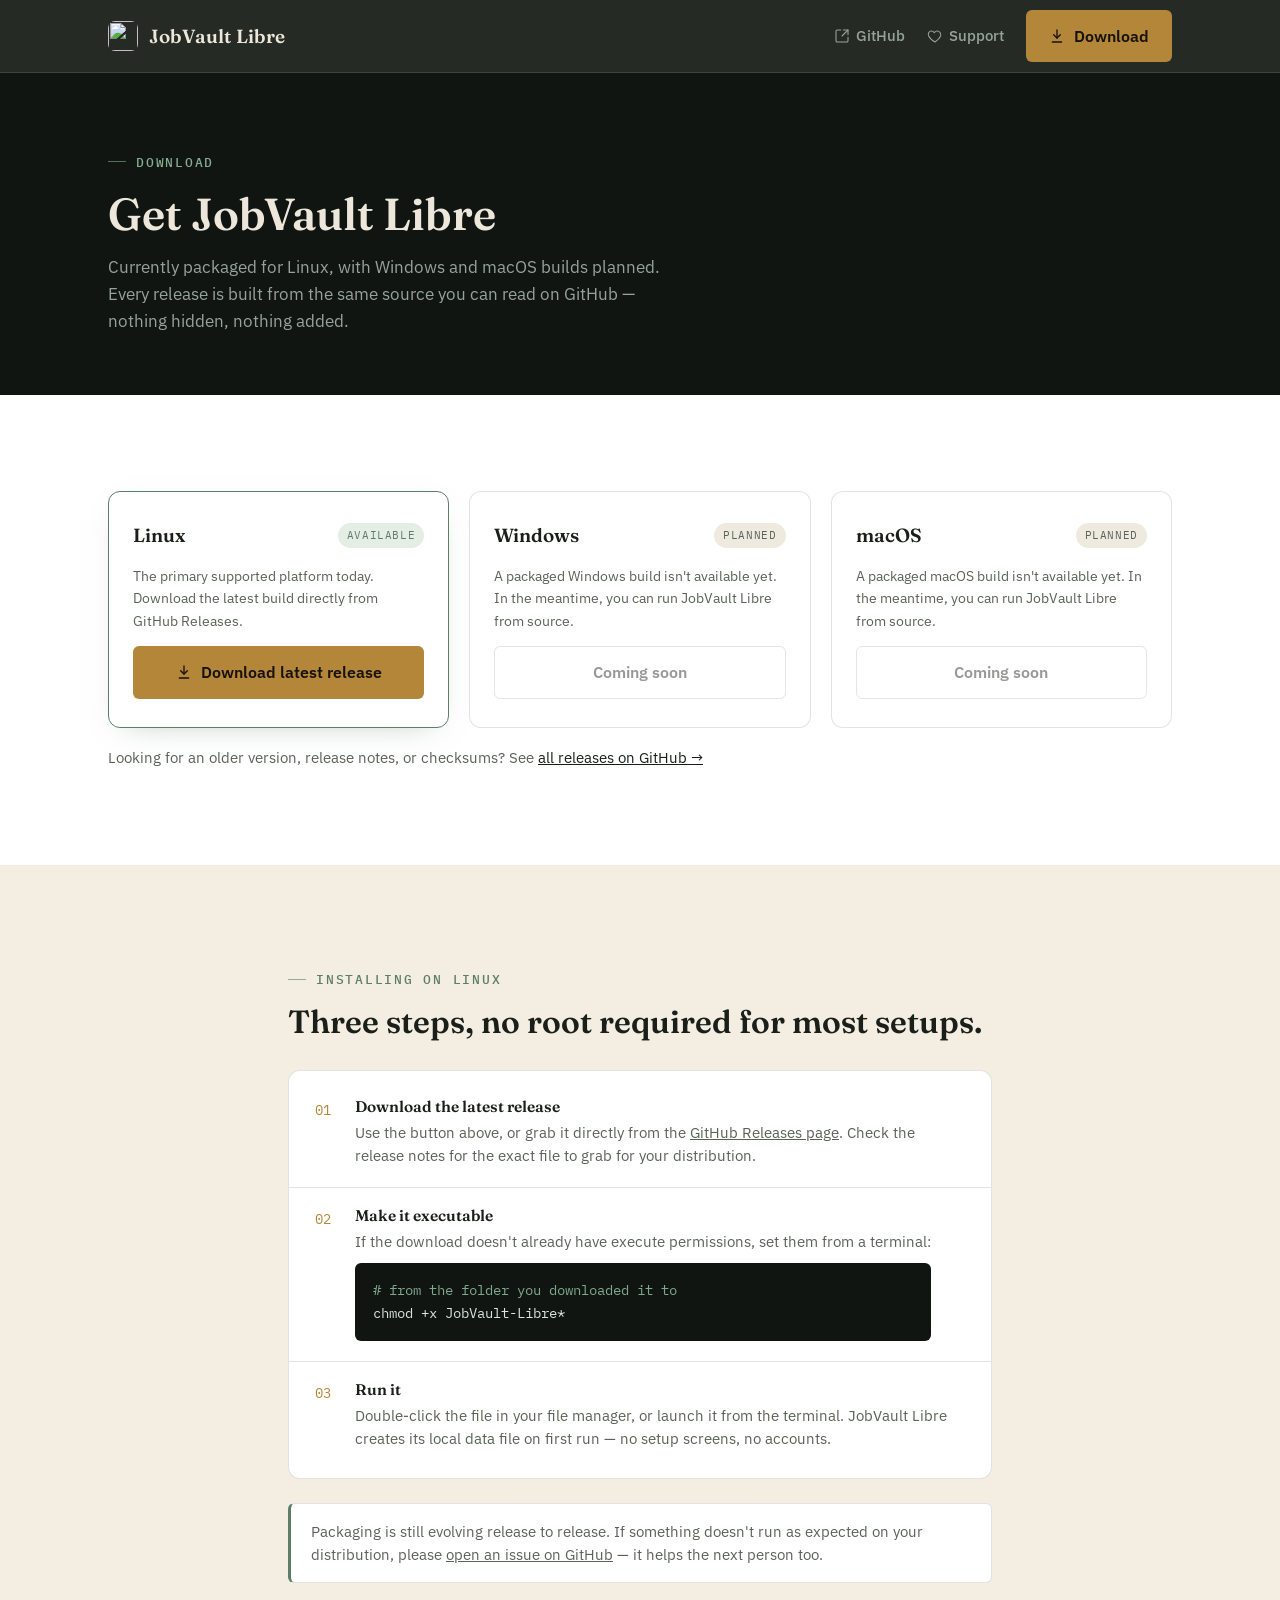
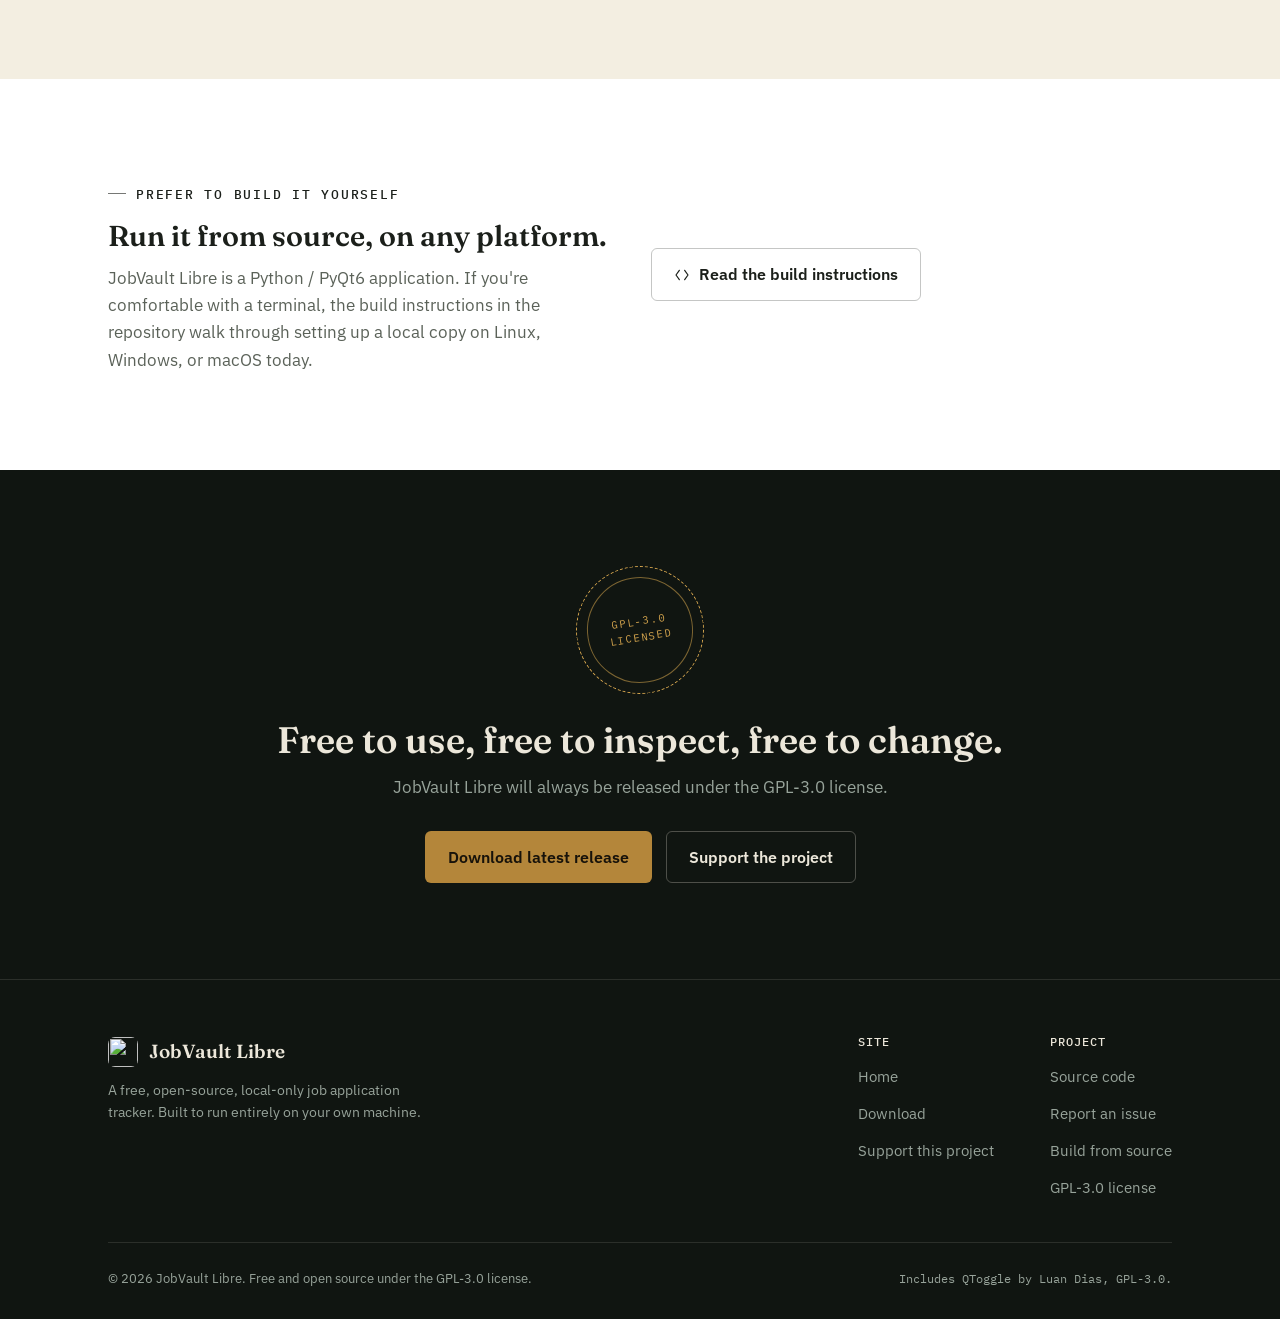
==== docs/download.html @ 88cfff00 "Initial website created with LLM" ====
<!DOCTYPE html>
<html lang="en">
<head>
<meta charset="UTF-8">
<meta name="viewport" content="width=device-width, initial-scale=1.0">
<title>Download — JobVault Libre</title>
<meta name="description" content="Download JobVault Libre, the free and open-source local-only job application tracker. Currently available for Linux, with Windows and macOS planned.">

<link rel="icon" type="image/svg+xml" href="assets/favicon.svg">
<link rel="preconnect" href="https://fonts.googleapis.com">
<link rel="preconnect" href="https://fonts.gstatic.com" crossorigin>
<link href="https://fonts.googleapis.com/css2?family=Fraunces:opsz,wght@9..144,500;9..144,600;9..144,900&family=IBM+Plex+Sans:wght@400;500;600;700&family=IBM+Plex+Mono:wght@400;500&display=swap" rel="stylesheet">
<link rel="stylesheet" href="assets/style.css">
</head>
<body>

<header class="site-header">
  <div class="container">
    <a href="index.html" class="brand">
      <img src="assets/JV_logo.png" alt="" data-logo>
      <span class="brand-mark-fallback" style="display:none">JV</span>
      JobVault Libre
    </a>
    <nav class="nav-links">
      <a class="nav-link" href="https://github.com/mariohevia/JobVault-Libre" target="_blank" rel="noopener">
        <svg viewBox="0 0 24 24" fill="none" stroke="currentColor" stroke-width="1.6" stroke-linecap="round" stroke-linejoin="round"><path d="M14 3h7v7"/><path d="M21 3l-9 9"/><path d="M21 14v5a2 2 0 01-2 2H5a2 2 0 01-2-2V5a2 2 0 012-2h5"/></svg>
        <span class="nav-text">GitHub</span>
      </a>
      <a class="nav-link" href="support.html">
        <svg viewBox="0 0 24 24" fill="none" stroke="currentColor" stroke-width="1.6" stroke-linecap="round" stroke-linejoin="round"><path d="M12 21s-7.5-4.6-9.5-9.1C1 8 3 4.5 6.7 4.5c2 0 3.4 1.1 4.3 2.5.9-1.4 2.3-2.5 4.3-2.5C19 4.5 21 8 20.5 11.9 18.5 16.4 12 21 12 21z"/></svg>
        <span class="nav-text">Support</span>
      </a>
      <a class="btn btn-primary" href="#platforms">
        <svg width="16" height="16" viewBox="0 0 24 24" fill="none" stroke="currentColor" stroke-width="2" stroke-linecap="round" stroke-linejoin="round"><path d="M12 3v12"/><path d="M7 10l5 5 5-5"/><path d="M5 21h14"/></svg>
        Download
      </a>
    </nav>
  </div>
</header>

<main>

  <section class="page-hero band-dark">
    <div class="container">
      <span class="eyebrow">Download</span>
      <h1>Get JobVault Libre</h1>
      <p>Currently packaged for Linux, with Windows and macOS builds planned. Every release is built from the same source you can read on GitHub — nothing hidden, nothing added.</p>
    </div>
  </section>

  <section class="band band-raised-paper" id="platforms">
    <div class="container">
      <div class="platform-cards">

        <div class="platform-card is-ready">
          <div class="platform-top">
            <span class="platform-name">Linux</span>
            <span class="platform-badge badge-ready">Available</span>
          </div>
          <p class="platform-desc">The primary supported platform today. Download the latest build directly from GitHub Releases.</p>
          <a class="btn btn-primary btn-block" href="https://github.com/mariohevia/JobVault-Libre/releases/latest" target="_blank" rel="noopener">
            <svg width="16" height="16" viewBox="0 0 24 24" fill="none" stroke="currentColor" stroke-width="2" stroke-linecap="round" stroke-linejoin="round"><path d="M12 3v12"/><path d="M7 10l5 5 5-5"/><path d="M5 21h14"/></svg>
            Download latest release
          </a>
        </div>

        <div class="platform-card">
          <div class="platform-top">
            <span class="platform-name">Windows</span>
            <span class="platform-badge badge-soon">Planned</span>
          </div>
          <p class="platform-desc">A packaged Windows build isn't available yet. In the meantime, you can run JobVault Libre from source.</p>
          <a class="btn btn-outline-paper btn-block btn-disabled" href="#" aria-disabled="true">Coming soon</a>
        </div>

        <div class="platform-card">
          <div class="platform-top">
            <span class="platform-name">macOS</span>
            <span class="platform-badge badge-soon">Planned</span>
          </div>
          <p class="platform-desc">A packaged macOS build isn't available yet. In the meantime, you can run JobVault Libre from source.</p>
          <a class="btn btn-outline-paper btn-block btn-disabled" href="#" aria-disabled="true">Coming soon</a>
        </div>

      </div>

      <p style="margin-top:18px; font-size:14.5px; color:var(--paper-text-muted);">
        Looking for an older version, release notes, or checksums? See
        <a href="https://github.com/mariohevia/JobVault-Libre/releases" target="_blank" rel="noopener" style="text-decoration:underline; color:var(--paper-text);">all releases on GitHub →</a>
      </p>
    </div>
  </section>

  <section class="band band-paper">
    <div class="container" style="max-width:760px;">
      <span class="eyebrow">Installing on Linux</span>
      <h2 style="font-size:clamp(1.5rem,2.6vw,2rem); margin:16px 0 30px;">Three steps, no root required for most setups.</h2>

      <div class="steps-panel">
        <div class="steps-panel-row">
          <span class="steps-panel-num">01</span>
          <div>
            <h4>Download the latest release</h4>
            <p>Use the button above, or grab it directly from the <a href="https://github.com/mariohevia/JobVault-Libre/releases" target="_blank" rel="noopener" style="text-decoration:underline;">GitHub Releases page</a>. Check the release notes for the exact file to grab for your distribution.</p>
          </div>
        </div>
        <div class="steps-panel-row">
          <span class="steps-panel-num">02</span>
          <div>
            <h4>Make it executable</h4>
            <p>If the download doesn't already have execute permissions, set them from a terminal:</p>
            <div class="code-block" style="margin-top:10px;"><span class="c"># from the folder you downloaded it to</span><br>chmod +x JobVault-Libre*</div>
          </div>
        </div>
        <div class="steps-panel-row">
          <span class="steps-panel-num">03</span>
          <div>
            <h4>Run it</h4>
            <p>Double-click the file in your file manager, or launch it from the terminal. JobVault Libre creates its local data file on first run — no setup screens, no accounts.</p>
          </div>
        </div>
      </div>

      <div class="note-box" style="margin-top:24px;">
        Packaging is still evolving release to release. If something doesn't run as expected on your distribution, please <a href="https://github.com/mariohevia/JobVault-Libre/issues" target="_blank" rel="noopener" style="text-decoration:underline;">open an issue on GitHub</a> — it helps the next person too.
      </div>
    </div>
  </section>

  <section class="band band-raised-paper">
    <div class="container grid-2" style="align-items:center;">
      <div>
        <span class="eyebrow">Prefer to build it yourself</span>
        <h2 style="font-size:clamp(1.4rem,2.4vw,1.8rem); margin:16px 0 14px;">Run it from source, on any platform.</h2>
        <p style="color:var(--paper-text-muted); max-width:48ch;">JobVault Libre is a Python / PyQt6 application. If you're comfortable with a terminal, the build instructions in the repository walk through setting up a local copy on Linux, Windows, or macOS today.</p>
      </div>
      <div>
        <a class="btn btn-outline-paper" href="https://github.com/mariohevia/JobVault-Libre/blob/main/build_instructions.md" target="_blank" rel="noopener">
          <svg width="16" height="16" viewBox="0 0 24 24" fill="none" stroke="currentColor" stroke-width="1.8" stroke-linecap="round" stroke-linejoin="round"><path d="M8 5l-5 7 5 7"/><path d="M16 5l5 7-5 7"/></svg>
          Read the build instructions
        </a>
      </div>
    </div>
  </section>

  <section class="band band-dark cta-band">
    <div class="container">
      <span class="stamp" aria-hidden="true" style="margin:0 auto 26px;"><span>GPL-3.0 Licensed</span></span>
      <h2>Free to use, free to inspect, free to change.</h2>
      <p>JobVault Libre will always be released under the GPL-3.0 license.</p>
      <div class="cta-actions">
        <a class="btn btn-primary" href="https://github.com/mariohevia/JobVault-Libre/releases/latest" target="_blank" rel="noopener">Download latest release</a>
        <a class="btn btn-outline-dark" href="support.html">Support the project</a>
      </div>
    </div>
  </section>

</main>

<footer class="site-footer">
  <div class="container">
    <div class="footer-top">
      <div class="footer-brand">
        <a href="index.html" class="brand">
          <img src="assets/JV_logo.png" alt="" data-logo>
          <span class="brand-mark-fallback" style="display:none">JV</span>
          JobVault Libre
        </a>
        <p>A free, open-source, local-only job application tracker. Built to run entirely on your own machine.</p>
      </div>
      <div class="footer-cols">
        <div class="footer-col">
          <h4>Site</h4>
          <ul>
            <li><a href="index.html">Home</a></li>
            <li><a href="download.html">Download</a></li>
            <li><a href="support.html">Support this project</a></li>
          </ul>
        </div>
        <div class="footer-col">
          <h4>Project</h4>
          <ul>
            <li><a href="https://github.com/mariohevia/JobVault-Libre" target="_blank" rel="noopener">Source code</a></li>
            <li><a href="https://github.com/mariohevia/JobVault-Libre/issues" target="_blank" rel="noopener">Report an issue</a></li>
            <li><a href="https://github.com/mariohevia/JobVault-Libre/blob/main/build_instructions.md" target="_blank" rel="noopener">Build from source</a></li>
            <li><a href="https://github.com/mariohevia/JobVault-Libre/blob/main/LICENSE" target="_blank" rel="noopener">GPL-3.0 license</a></li>
          </ul>
        </div>
      </div>
    </div>
    <div class="footer-bottom">
      <span>© <span data-year>2026</span> JobVault Libre. Free and open source under the GPL-3.0 license.</span>
      <span class="license">Includes QToggle by Luan Dias, GPL-3.0.</span>
    </div>
  </div>
</footer>

<script src="assets/script.js"></script>
</body>
</html>
---- docs/assets/style.css ----
/* ============================================================
   JobVault Libre — site stylesheet
   Design concept: a vault (privacy, security) that holds a
   ledger (the record of your job search). Dark "vault" bands
   for arrival/decision moments, warm "paper/ledger" bands for
   reading and reference. Brass = the vault mechanism (primary
   action). Sage = the private/local signal (secondary accent).
   ============================================================ */

:root {
  /* --- color: vault (dark) --- */
  --ink: #101511;
  --ink-raised: #171E19;
  --ink-line: rgba(237, 232, 219, 0.12);
  --ink-text: #ECE7DA;
  --ink-text-muted: #97A39A;

  /* --- color: ledger (paper) --- */
  --paper: #F3EEE1;
  --paper-raised: #FFFFFF;
  --paper-line: rgba(23, 24, 19, 0.12);
  --paper-text: #1B1F1A;
  --paper-text-muted: #5B6259;

  /* --- accents --- */
  --brass: #B4863A;
  --brass-bright: #D6A64E;
  --brass-ink: #3A2A0F;
  --sage: #5D7D68;
  --sage-bright: #86AD91;
  --rust: #A85A3C;

  /* --- type --- */
  --font-display: "Fraunces", "Iowan Old Style", "Palatino Linotype", serif;
  --font-body: "IBM Plex Sans", -apple-system, BlinkMacSystemFont, "Segoe UI", sans-serif;
  --font-mono: "IBM Plex Mono", ui-monospace, SFMono-Regular, Menlo, monospace;

  /* --- layout --- */
  --container: 1120px;
  --radius-sm: 6px;
  --radius-md: 12px;
  --radius-lg: 20px;
}

/* ---------- reset ---------- */
*, *::before, *::after { box-sizing: border-box; }
html { scroll-behavior: smooth; }
@media (prefers-reduced-motion: reduce) {
  html { scroll-behavior: auto; }
  *, *::before, *::after { animation-duration: 0.01ms !important; animation-iteration-count: 1 !important; transition-duration: 0.01ms !important; scroll-behavior: auto !important; }
}
html, body { overflow-x: hidden; }
body {
  margin: 0;
  background: var(--paper);
  color: var(--paper-text);
  font-family: var(--font-body);
  font-size: 17px;
  line-height: 1.6;
  -webkit-font-smoothing: antialiased;
}
img { max-width: 100%; display: block; }
a { color: inherit; text-decoration: none; }
h1, h2, h3, h4 { font-family: var(--font-display); margin: 0; line-height: 1.08; font-weight: 600; }
p { margin: 0; }
ul { margin: 0; padding: 0; list-style: none; }
button { font: inherit; }
:focus-visible {
  outline: 2px solid var(--brass-bright);
  outline-offset: 3px;
  border-radius: 4px;
}

.container {
  max-width: var(--container);
  margin: 0 auto;
  padding: 0 28px;
}

/* ---------- sections / bands ---------- */
.band { padding: 96px 0; }
.band-tight { padding: 72px 0; }
.band-dark { background: var(--ink); color: var(--ink-text); }
.band-paper { background: var(--paper); color: var(--paper-text); }
.band-raised-paper { background: var(--paper-raised); }

/* subtle ledger rule texture on paper bands */
.band-paper.ruled {
  background-image: repeating-linear-gradient(
    to bottom, transparent, transparent 43px, var(--paper-line) 43px, var(--paper-line) 44px
  );
  background-position: 0 120px;
}

.eyebrow {
  display: inline-flex;
  align-items: center;
  gap: 10px;
  font-family: var(--font-mono);
  font-size: 12.5px;
  letter-spacing: 0.14em;
  text-transform: uppercase;
  font-weight: 500;
}
.band-dark .eyebrow { color: var(--sage-bright); }
.band-paper .eyebrow { color: var(--sage); }
.eyebrow::before { content: ""; width: 18px; height: 1px; background: currentColor; opacity: 0.6; }

/* ---------- buttons ---------- */
.btn {
  display: inline-flex;
  align-items: center;
  gap: 9px;
  padding: 13px 22px;
  border-radius: var(--radius-sm);
  font-weight: 600;
  font-size: 15.5px;
  border: 1px solid transparent;
  cursor: pointer;
  transition: transform 0.15s ease, background 0.15s ease, border-color 0.15s ease, color 0.15s ease;
  white-space: nowrap;
}
.btn svg { flex: none; }
.btn:hover { transform: translateY(-1px); }
.btn-primary {
  background: var(--brass);
  color: #17120A;
}
.btn-primary:hover { background: var(--brass-bright); }
.btn-outline-dark {
  border-color: rgba(236, 231, 218, 0.28);
  color: var(--ink-text);
}
.btn-outline-dark:hover { border-color: rgba(236, 231, 218, 0.6); background: rgba(236, 231, 218, 0.06); }
.btn-outline-paper {
  border-color: rgba(27, 31, 26, 0.25);
  color: var(--paper-text);
}
.btn-outline-paper:hover { border-color: rgba(27, 31, 26, 0.5); background: rgba(27, 31, 26, 0.04); }
.btn-block { width: 100%; justify-content: center; }
.btn-disabled {
  opacity: 0.45;
  cursor: default;
  pointer-events: none;
}
.btn-sage { background: var(--sage); color: #0F1712; }
.btn-sage:hover { background: var(--sage-bright); }

/* ---------- header / nav ---------- */
.site-header {
  position: sticky;
  top: 0;
  z-index: 40;
  background: rgba(16, 21, 17, 0.9);
  backdrop-filter: saturate(140%) blur(10px);
  border-bottom: 1px solid var(--ink-line);
}
.site-header .container {
  display: flex;
  align-items: center;
  justify-content: space-between;
  height: 72px;
}
.brand {
  display: flex;
  align-items: center;
  gap: 11px;
  color: var(--ink-text);
  font-family: var(--font-display);
  font-weight: 600;
  font-size: 19px;
  letter-spacing: 0.01em;
  white-space: nowrap;
  flex-shrink: 0;
}
.brand img {
  width: 30px;
  height: 30px;
  border-radius: 7px;
}
.brand-mark-fallback {
  width: 30px;
  height: 30px;
  border-radius: 7px;
  background: linear-gradient(155deg, var(--brass-bright), var(--brass));
  display: flex;
  align-items: center;
  justify-content: center;
  font-family: var(--font-display);
  font-weight: 700;
  font-size: 14px;
  color: #17120A;
}
.nav-links {
  display: flex;
  align-items: center;
  gap: 22px;
}
.nav-link {
  display: inline-flex;
  align-items: center;
  gap: 6px;
  color: var(--ink-text-muted);
  font-size: 14.5px;
  font-weight: 500;
  transition: color 0.15s ease;
}
.nav-link:hover { color: var(--ink-text); }
.nav-link svg { width: 16px; height: 16px; }

/* ---------- hero ---------- */
.hero {
  padding: 84px 0 100px;
  position: relative;
  overflow: hidden;
}
.hero-grid {
  display: grid;
  grid-template-columns: 1.05fr 0.95fr;
  gap: 56px;
  align-items: center;
}
.hero h1 {
  font-size: clamp(2.4rem, 4.2vw, 3.4rem);
  margin: 20px 0 22px;
  letter-spacing: -0.01em;
}
.hero-sub {
  font-size: 18px;
  color: var(--ink-text-muted);
  max-width: 46ch;
  margin-bottom: 34px;
}
.hero-ctas { display: flex; gap: 14px; flex-wrap: wrap; margin-bottom: 30px; }
.hero-note {
  font-family: var(--font-mono);
  font-size: 12.5px;
  color: var(--ink-text-muted);
  letter-spacing: 0.02em;
}

/* stamp — the recurring signature motif */
.stamp {
  --stamp-color: var(--brass-bright);
  width: 128px;
  height: 128px;
  border-radius: 50%;
  border: 1.5px dashed var(--stamp-color);
  color: var(--stamp-color);
  display: flex;
  align-items: center;
  justify-content: center;
  text-align: center;
  font-family: var(--font-mono);
  font-size: 10.5px;
  letter-spacing: 0.08em;
  text-transform: uppercase;
  line-height: 1.5;
  transform: rotate(-9deg);
  flex: none;
  position: relative;
}
.stamp::before {
  content: "";
  position: absolute;
  inset: 10px;
  border: 1px solid var(--stamp-color);
  border-radius: 50%;
  opacity: 0.55;
}
.stamp span { position: relative; padding: 0 14px; }

/* hero mock UI: a stylized application-tracker card, not a screenshot */
.mock-window {
  background: var(--paper-raised);
  border-radius: var(--radius-lg);
  border: 1px solid rgba(0,0,0,0.06);
  box-shadow: 0 30px 70px -25px rgba(0,0,0,0.55), 0 4px 18px rgba(0,0,0,0.25);
  overflow: hidden;
  transform: rotate(1.2deg);
}
.mock-titlebar {
  display: flex;
  align-items: center;
  gap: 8px;
  padding: 13px 16px;
  background: #E9E3D3;
  border-bottom: 1px solid rgba(0,0,0,0.06);
}
.mock-dot { width: 10px; height: 10px; border-radius: 50%; background: rgba(0,0,0,0.14); }
.mock-titlebar-label {
  margin-left: 6px;
  font-family: var(--font-mono);
  font-size: 11.5px;
  color: var(--paper-text-muted);
  letter-spacing: 0.03em;
}
.mock-body { padding: 18px; display: flex; flex-direction: column; gap: 10px; }
.mock-row {
  display: flex;
  align-items: center;
  gap: 14px;
  padding: 13px 14px;
  border: 1px solid var(--paper-line);
  border-radius: var(--radius-sm);
  background: var(--paper);
}
.mock-row.active { border-color: var(--sage); background: #EEF3EE; }
.mock-role { font-weight: 600; font-size: 14.5px; color: var(--paper-text); }
.mock-company { font-family: var(--font-mono); font-size: 12px; color: var(--paper-text-muted); margin-top: 2px; }
.mock-status {
  margin-left: auto;
  font-family: var(--font-mono);
  font-size: 11px;
  padding: 5px 10px;
  border-radius: 999px;
  white-space: nowrap;
}
.status-interview { background: #E4EEE5; color: var(--sage); }
.status-applied { background: #EFE8D8; color: var(--brass); }
.status-offer { background: #EAF2EC; color: #3F6B4C; }
.mock-lock {
  display: flex;
  align-items: center;
  gap: 7px;
  justify-content: center;
  margin-top: 4px;
  padding: 10px;
  font-family: var(--font-mono);
  font-size: 11.5px;
  color: var(--paper-text-muted);
}
.mock-lock svg { width: 13px; height: 13px; }

/* ---------- comparison ---------- */
.compare {
  border: 1px solid var(--paper-line);
  border-radius: var(--radius-md);
  overflow: hidden;
  background: var(--paper-raised);
}
.compare-row {
  display: grid;
  grid-template-columns: 1.1fr 1fr 1fr;
}
.compare-row + .compare-row { border-top: 1px solid var(--paper-line); }
.compare-cell { padding: 18px 22px; font-size: 15px; }
.compare-row.head .compare-cell {
  font-family: var(--font-mono);
  font-size: 11.5px;
  letter-spacing: 0.08em;
  text-transform: uppercase;
  color: var(--paper-text-muted);
  padding-bottom: 12px;
  padding-top: 20px;
}
.compare-cell.label { color: var(--paper-text-muted); font-size: 14.5px; }
.compare-cell.bad { color: #8B5A45; }
.compare-cell.good { color: var(--sage); font-weight: 600; }
.compare-cell.good svg { width: 15px; height: 15px; vertical-align: -2px; margin-right: 6px; }

/* ---------- feature grid ---------- */
.grid-3 { display: grid; grid-template-columns: repeat(3, 1fr); gap: 22px; }
.grid-2 { display: grid; grid-template-columns: repeat(2, 1fr); gap: 22px; }
.feature-card {
  background: var(--paper-raised);
  border: 1px solid var(--paper-line);
  border-radius: var(--radius-md);
  padding: 26px 24px;
}
.feature-icon {
  width: 40px; height: 40px;
  border-radius: 10px;
  background: #EFE8D8;
  color: var(--brass);
  display: flex; align-items: center; justify-content: center;
  margin-bottom: 16px;
}
.feature-icon svg { width: 20px; height: 20px; }
.feature-card h3 { font-size: 17.5px; margin-bottom: 8px; font-weight: 600; }
.feature-card p { color: var(--paper-text-muted); font-size: 14.5px; }

/* ---------- steps ---------- */
.steps { display: grid; grid-template-columns: repeat(3, 1fr); gap: 30px; counter-reset: step; }
.step { position: relative; padding-left: 4px; }
.step-num {
  font-family: var(--font-mono);
  font-size: 13px;
  color: var(--sage);
  margin-bottom: 10px;
  display: block;
}
.step h3 { font-size: 18px; margin-bottom: 8px; }
.step p { color: var(--ink-text-muted); font-size: 14.5px; }
.band-paper .step p { color: var(--paper-text-muted); }

/* ---------- cta band ---------- */
.cta-band { text-align: center; }
.cta-band h2 { font-size: clamp(1.7rem, 3vw, 2.3rem); margin-bottom: 14px; }
.cta-band p { color: var(--ink-text-muted); margin-bottom: 30px; }
.cta-actions { display: flex; gap: 14px; justify-content: center; flex-wrap: wrap; }

/* ---------- footer ---------- */
.site-footer { background: var(--ink); color: var(--ink-text-muted); padding: 56px 0 30px; border-top: 1px solid var(--ink-line); }
.footer-top { display: flex; justify-content: space-between; align-items: flex-start; gap: 40px; flex-wrap: wrap; margin-bottom: 40px; }
.footer-brand { max-width: 320px; }
.footer-brand .brand { margin-bottom: 12px; }
.footer-brand p { font-size: 14px; }
.footer-cols { display: flex; gap: 56px; flex-wrap: wrap; }
.footer-col h4 {
  font-family: var(--font-mono);
  font-size: 11.5px;
  letter-spacing: 0.08em;
  text-transform: uppercase;
  color: var(--ink-text);
  margin-bottom: 14px;
  font-weight: 500;
}
.footer-col ul { display: flex; flex-direction: column; gap: 10px; }
.footer-col a { font-size: 14.5px; transition: color 0.15s ease; }
.footer-col a:hover { color: var(--ink-text); }
.footer-bottom {
  display: flex; justify-content: space-between; align-items: center; flex-wrap: wrap; gap: 12px;
  padding-top: 26px; border-top: 1px solid var(--ink-line);
  font-size: 13px;
}
.footer-bottom .license { font-family: var(--font-mono); font-size: 12px; }

/* ---------- page hero (secondary pages) ---------- */
.page-hero { padding: 70px 0 60px; }
.page-hero h1 { font-size: clamp(2rem, 3.6vw, 2.8rem); margin: 18px 0 16px; }
.page-hero p { color: var(--ink-text-muted); max-width: 56ch; font-size: 17px; }

/* ---------- download page ---------- */
.platform-cards { display: grid; grid-template-columns: repeat(3, 1fr); gap: 20px; }
.platform-card {
  background: var(--paper-raised);
  border: 1px solid var(--paper-line);
  border-radius: var(--radius-md);
  padding: 28px 24px;
  display: flex;
  flex-direction: column;
  gap: 14px;
}
.platform-card.is-ready { border-color: var(--sage); box-shadow: 0 10px 30px -18px rgba(93,125,104,0.5); }
.platform-top { display: flex; align-items: center; justify-content: space-between; }
.platform-name { font-family: var(--font-display); font-weight: 600; font-size: 19px; }
.platform-badge {
  font-family: var(--font-mono);
  font-size: 10.5px;
  letter-spacing: 0.06em;
  text-transform: uppercase;
  padding: 4px 9px;
  border-radius: 999px;
}
.badge-ready { background: #E4EEE5; color: var(--sage); }
.badge-soon { background: #EFEAE0; color: var(--paper-text-muted); }
.platform-desc { color: var(--paper-text-muted); font-size: 14px; flex-grow: 1; }

.steps-panel {
  background: var(--paper-raised);
  border: 1px solid var(--paper-line);
  border-radius: var(--radius-md);
  padding: 8px 0;
}
.steps-panel-row {
  display: flex;
  gap: 18px;
  padding: 20px 26px;
}
.steps-panel-row + .steps-panel-row { border-top: 1px solid var(--paper-line); }
.steps-panel-num {
  font-family: var(--font-mono);
  color: var(--brass);
  font-size: 14px;
  flex: none;
  width: 22px;
}
.steps-panel-row h4 { font-size: 15.5px; margin-bottom: 5px; font-weight: 600; }
.steps-panel-row p { color: var(--paper-text-muted); font-size: 14.5px; }
code, .inline-code {
  font-family: var(--font-mono);
  background: #EFE9DA;
  color: #4A3A22;
  padding: 2px 7px;
  border-radius: 5px;
  font-size: 0.9em;
}
.code-block {
  font-family: var(--font-mono);
  font-size: 13.5px;
  background: var(--ink);
  color: #D8E4DC;
  border-radius: var(--radius-sm);
  padding: 16px 18px;
  overflow-x: auto;
  line-height: 1.7;
}
.code-block .c { color: #7FA98C; }

.note-box {
  border: 1px solid var(--paper-line);
  border-left: 3px solid var(--sage);
  border-radius: var(--radius-sm);
  padding: 16px 20px;
  font-size: 14.5px;
  color: var(--paper-text-muted);
  background: var(--paper-raised);
}

/* ---------- support page ---------- */
.support-card {
  background: var(--paper-raised);
  border: 1px solid var(--paper-line);
  border-radius: var(--radius-lg);
  padding: 42px;
  box-shadow: 0 30px 60px -35px rgba(0,0,0,0.35);
}
.support-lead { font-size: 16.5px; color: var(--paper-text); max-width: 62ch; }
.support-lead p + p { margin-top: 14px; }
.support-divider { height: 1px; background: var(--paper-line); margin: 30px 0; border: none; }
.support-options { display: grid; grid-template-columns: repeat(3, 1fr); gap: 14px; }
.support-option {
  border: 1px solid var(--paper-line);
  border-radius: var(--radius-md);
  padding: 22px 18px;
  text-align: center;
  transition: border-color 0.15s ease, transform 0.15s ease;
}
.support-option:hover { border-color: var(--brass); transform: translateY(-2px); }
.support-option .icon-circle {
  width: 42px; height: 42px; border-radius: 50%;
  background: #EFE8D8; color: var(--brass);
  display: flex; align-items: center; justify-content: center;
  margin: 0 auto 12px;
}
.support-option .icon-circle svg { width: 20px; height: 20px; }
.support-option strong { display: block; font-size: 14.5px; margin-bottom: 3px; }
.support-option span { font-size: 12.5px; color: var(--paper-text-muted); }
.thank-you {
  text-align: center;
  margin-top: 26px;
  font-style: italic;
  color: var(--paper-text-muted);
  font-size: 14.5px;
}

/* ---------- responsive ---------- */
@media (max-width: 940px) {
  .hero-grid { grid-template-columns: 1fr; }
  .mock-window { transform: none; max-width: 460px; }
  .grid-3, .steps, .platform-cards, .support-options, .grid-2 { grid-template-columns: 1fr 1fr; }
  .footer-top { flex-direction: column; }
}
@media (max-width: 680px) {
  .band { padding: 64px 0; }
  .band-tight { padding: 48px 0; }
  .grid-3, .steps, .platform-cards, .support-options, .grid-2, .compare-row { grid-template-columns: 1fr; }
  .compare-row.head { display: none; }
  .compare-cell { padding: 10px 20px; }
  .compare-row { padding: 10px 0; }
  .compare-cell.label::after { content: attr(data-label); display: block; font-family: var(--font-mono); font-size: 10.5px; text-transform: uppercase; letter-spacing: 0.06em; color: var(--paper-text-muted); margin-top: 8px; }
  .nav-link .nav-text { display: none; }
  .site-header .container { padding: 0 18px; }
  .nav-links { gap: 14px; }
  .brand { font-size: 16.5px; gap: 8px; }
  .brand img, .brand-mark-fallback { width: 26px; height: 26px; }
  .btn { padding: 11px 16px; font-size: 14.5px; }
  .stamp { width: 100px; height: 100px; font-size: 9px; }
  .support-card { padding: 26px; }
  .footer-cols { gap: 30px; }
  .footer-bottom { flex-direction: column; align-items: flex-start; }
}
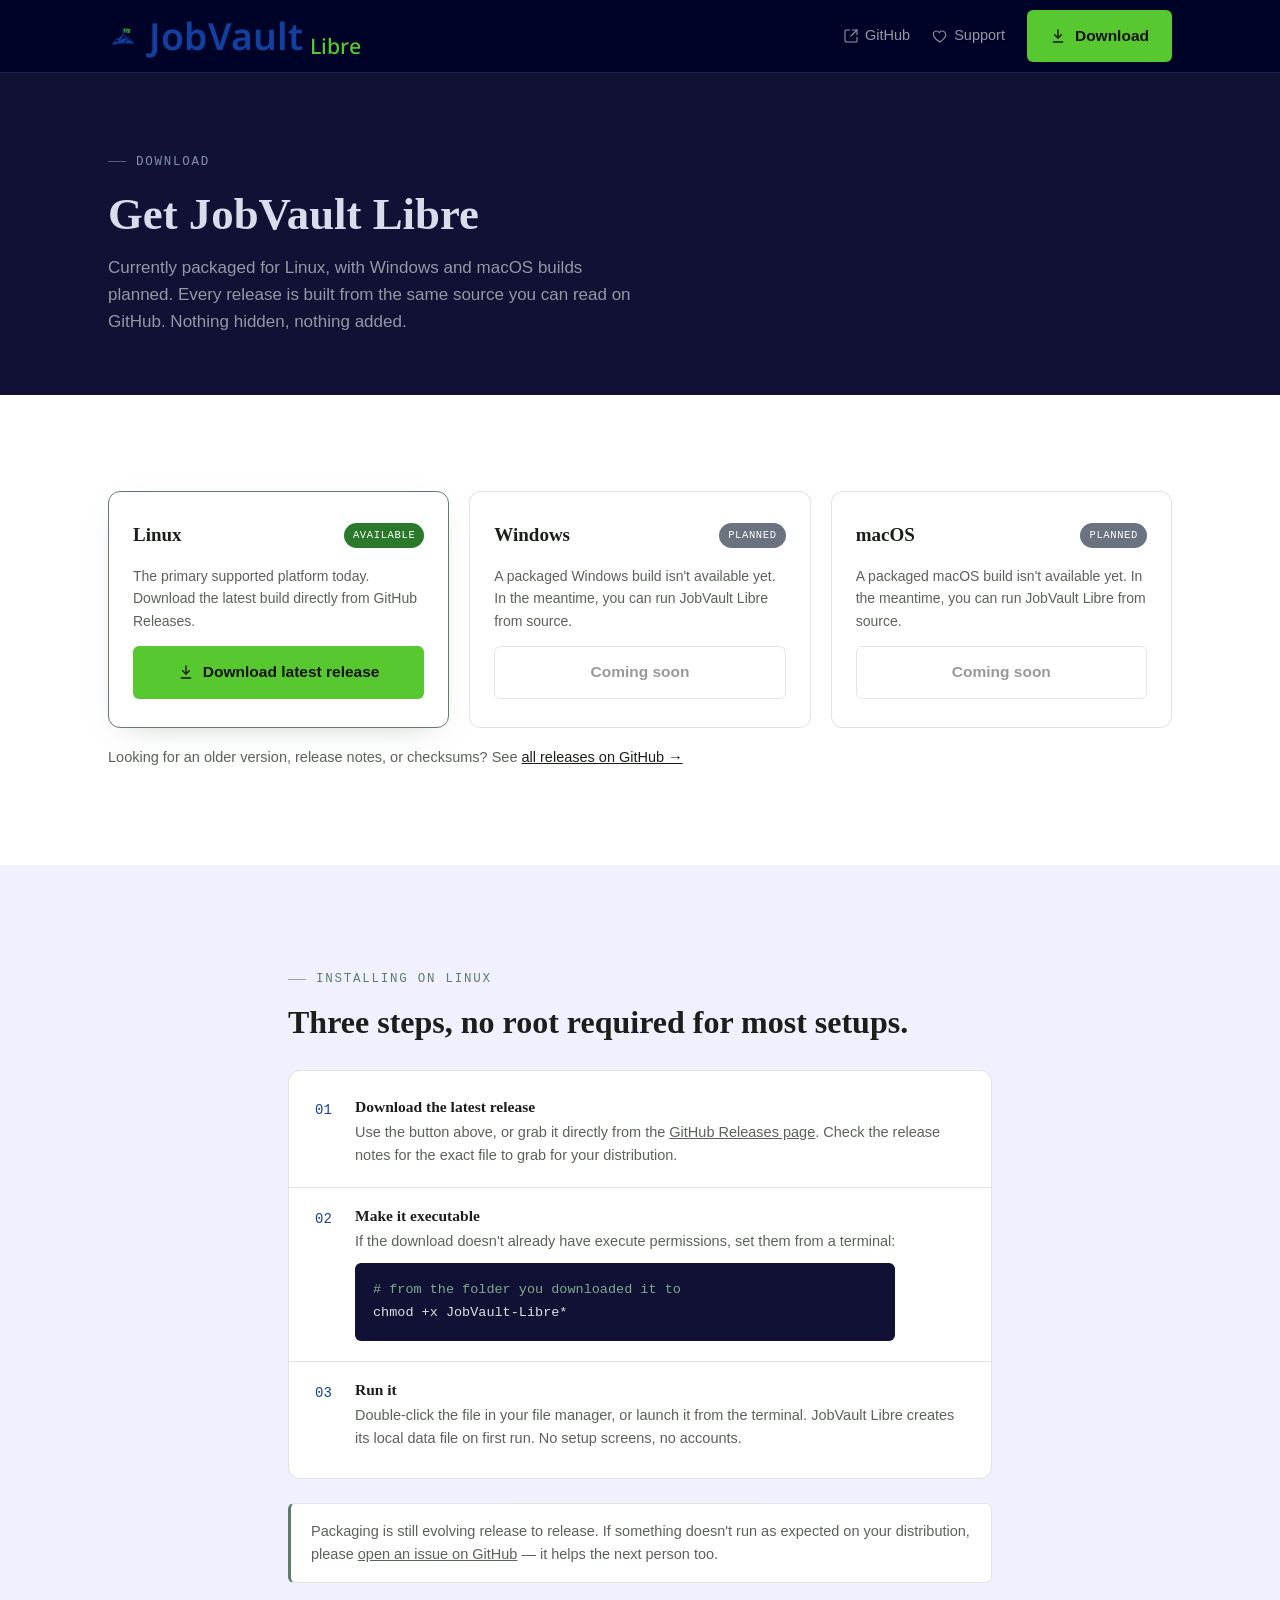
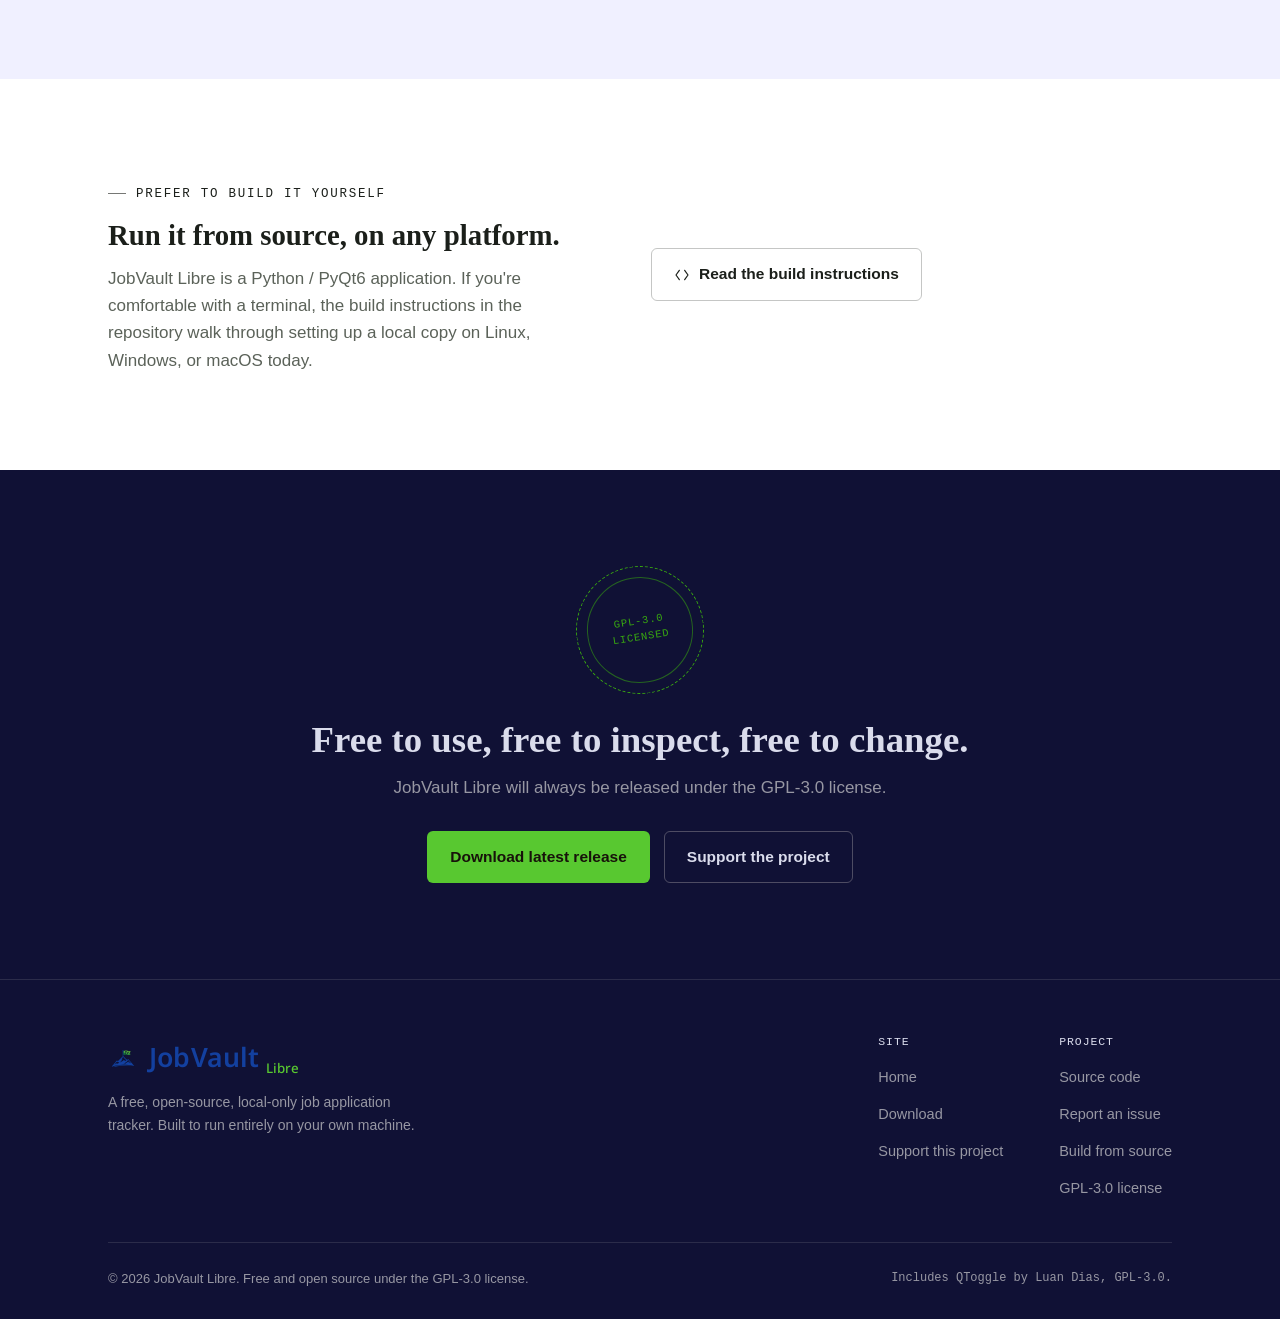
==== commit 5dab7bc8: "Changed colours fonts and text to ensure it was following the app brand" ====
--- a/docs/download.html
+++ b/docs/download.html
@@ -19,7 +19,7 @@
     <a href="index.html" class="brand">
       <img src="assets/JV_logo.png" alt="" data-logo>
       <span class="brand-mark-fallback" style="display:none">JV</span>
-      JobVault Libre
+      <span class="brand-jobvault">JobVault</span> <span class="brand-libre">Libre</span>
     </a>
     <nav class="nav-links">
       <a class="nav-link" href="https://github.com/mariohevia/JobVault-Libre" target="_blank" rel="noopener">
@@ -44,7 +44,7 @@
     <div class="container">
       <span class="eyebrow">Download</span>
       <h1>Get JobVault Libre</h1>
-      <p>Currently packaged for Linux, with Windows and macOS builds planned. Every release is built from the same source you can read on GitHub — nothing hidden, nothing added.</p>
+      <p>Currently packaged for Linux, with Windows and macOS builds planned. Every release is built from the same source you can read on GitHub. Nothing hidden, nothing added.</p>
     </div>
   </section>
 
@@ -116,7 +116,7 @@
           <span class="steps-panel-num">03</span>
           <div>
             <h4>Run it</h4>
-            <p>Double-click the file in your file manager, or launch it from the terminal. JobVault Libre creates its local data file on first run — no setup screens, no accounts.</p>
+            <p>Double-click the file in your file manager, or launch it from the terminal. JobVault Libre creates its local data file on first run. No setup screens, no accounts.</p>
           </div>
         </div>
       </div>
@@ -164,7 +164,7 @@
         <a href="index.html" class="brand">
           <img src="assets/JV_logo.png" alt="" data-logo>
           <span class="brand-mark-fallback" style="display:none">JV</span>
-          JobVault Libre
+          <span class="brand-jobvault footer">JobVault</span> <span class="brand-libre footer">Libre</span>
         </a>
         <p>A free, open-source, local-only job application tracker. Built to run entirely on your own machine.</p>
       </div>
--- a/docs/assets/style.css
+++ b/docs/assets/style.css
@@ -6,42 +6,49 @@
    reading and reference. Brass = the vault mechanism (primary
    action). Sage = the private/local signal (secondary accent).
    ============================================================ */
+@import url('https://fonts.googleapis.com/css2?family=Noto+Sans:wght@400;500;600;700&display=swap');
 
 :root {
   /* --- color: vault (dark) --- */
-  --ink: #101511;
+  --ink: #101135;
   --ink-raised: #171E19;
   --ink-line: rgba(237, 232, 219, 0.12);
-  --ink-text: #ECE7DA;
-  --ink-text-muted: #97A39A;
+  --ink-text: #dadcec;
+  --ink-text-muted: #9797a3;
 
   /* --- color: ledger (paper) --- */
-  --paper: #F3EEE1;
+  --paper: rgb(240, 240, 255);
   --paper-raised: #FFFFFF;
   --paper-line: rgba(23, 24, 19, 0.12);
   --paper-text: #1B1F1A;
   --paper-text-muted: #5B6259;
 
   /* --- accents --- */
-  --brass: #B4863A;
-  --brass-bright: #D6A64E;
+  --brass: #58c830;
+  --brass-bright: #38a810;
   --brass-ink: #3A2A0F;
   --sage: #5D7D68;
-  --sage-bright: #86AD91;
+  --sage-bright: #8690ad;
   --rust: #A85A3C;
 
   /* --- type --- */
-  --font-display: "Fraunces", "Iowan Old Style", "Palatino Linotype", serif;
-  --font-body: "IBM Plex Sans", -apple-system, BlinkMacSystemFont, "Segoe UI", sans-serif;
-  --font-mono: "IBM Plex Mono", ui-monospace, SFMono-Regular, Menlo, monospace;
+  --font-display: "Montserrat", serif;
+  --font-brand: "Noto Sans", sans-serif;
+  --font-body: "Montserrat", sans-serif;
+  --font-mono: "Montserrat", monospace;
 
   /* --- layout --- */
   --container: 1120px;
   --radius-sm: 6px;
   --radius-md: 12px;
   --radius-lg: 20px;
-}
-
+
+  /* --- mock app --- */
+  --app-bg-color: #202024;
+  --app-titlebar-color: #2e2e32;
+  --app-hover-color: rgba(45, 45, 45);
+  --app-border-color: #404047;
+}
 /* ---------- reset ---------- */
 *, *::before, *::after { box-sizing: border-box; }
 html { scroll-behavior: smooth; }
@@ -71,6 +78,32 @@
   border-radius: 4px;
 }
 
+.brand-jobvault {
+  color: #13409f;
+  font-size:28pt;
+  font-weight:600;
+  font-family: var(--font-brand);
+}
+
+.brand-libre {
+  color: #58c830;
+  font-size:16pt;
+  font-weight:500;
+  font-family: var(--font-brand);
+  margin-left: -5px;
+  margin-top: 21px;
+}
+
+.brand-jobvault.footer {
+  font-size:20pt;
+  font-weight:600;
+}
+
+.brand-libre.footer {
+  font-size:10pt;
+  font-weight:500;
+}
+
 .container {
   max-width: var(--container);
   margin: 0 auto;
@@ -151,7 +184,7 @@
   position: sticky;
   top: 0;
   z-index: 40;
-  background: rgba(16, 21, 17, 0.9);
+  background: rgb(0, 3, 40);
   backdrop-filter: saturate(140%) blur(10px);
   border-bottom: 1px solid var(--ink-line);
 }
@@ -272,27 +305,24 @@
 
 /* hero mock UI: a stylized application-tracker card, not a screenshot */
 .mock-window {
-  background: var(--paper-raised);
+  background: var(--app-bg-color);
   border-radius: var(--radius-lg);
-  border: 1px solid rgba(0,0,0,0.06);
-  box-shadow: 0 30px 70px -25px rgba(0,0,0,0.55), 0 4px 18px rgba(0,0,0,0.25);
   overflow: hidden;
-  transform: rotate(1.2deg);
 }
 .mock-titlebar {
   display: flex;
   align-items: center;
   gap: 8px;
   padding: 13px 16px;
-  background: #E9E3D3;
-  border-bottom: 1px solid rgba(0,0,0,0.06);
-}
-.mock-dot { width: 10px; height: 10px; border-radius: 50%; background: rgba(0,0,0,0.14); }
+  background: var(--app-titlebar-color);
+}
+.mock-dot { width: 15px; height: 15px; border-radius: 50%; background: #434347; }
 .mock-titlebar-label {
-  margin-left: 6px;
+  margin-left: 85px;
+  margin-right: 37px;
   font-family: var(--font-mono);
   font-size: 11.5px;
-  color: var(--paper-text-muted);
+  color: var(--ink-text);
   letter-spacing: 0.03em;
 }
 .mock-body { padding: 18px; display: flex; flex-direction: column; gap: 10px; }
@@ -301,24 +331,32 @@
   align-items: center;
   gap: 14px;
   padding: 13px 14px;
-  border: 1px solid var(--paper-line);
   border-radius: var(--radius-sm);
-  background: var(--paper);
-}
-.mock-row.active { border-color: var(--sage); background: #EEF3EE; }
-.mock-role { font-weight: 600; font-size: 14.5px; color: var(--paper-text); }
-.mock-company { font-family: var(--font-mono); font-size: 12px; color: var(--paper-text-muted); margin-top: 2px; }
+  background: var(--app-bg-color);
+  border: 1px solid;
+  border-color: var(--app-border-color); 
+}
+.mock-row.active { 
+  border: 1px solid;
+  border-color: var(--app-border-color); 
+  background: var(--app-hover-color); 
+}
+.mock-role { font-weight: 600; font-size: 14.5px; color: var(--ink-text); }
+.mock-company { font-family: var(--font-mono); font-size: 12px; color: var(--ink-text); margin-top: 2px; }
+.mock-location { font-family: var(--font-mono); font-size: 12px; color: var(--ink-text-muted); margin-top: 2px; }
 .mock-status {
   margin-left: auto;
   font-family: var(--font-mono);
   font-size: 11px;
-  padding: 5px 10px;
+  padding: 3px;
   border-radius: 999px;
-  white-space: nowrap;
-}
-.status-interview { background: #E4EEE5; color: var(--sage); }
-.status-applied { background: #EFE8D8; color: var(--brass); }
-.status-offer { background: #EAF2EC; color: #3F6B4C; }
+  white-space: nowrap;  
+  width: 80px;
+  height: 24px;
+}
+.status-interview { background: #F59E0B; color: #ffffff; text-align: center; }
+.status-applied { background: #3B82F6; color: #ffffff; text-align: center; }
+.status-offer { background: #2b7a2b; color: #ffffff; text-align: center; }
 .mock-lock {
   display: flex;
   align-items: center;
@@ -355,7 +393,7 @@
   padding-top: 20px;
 }
 .compare-cell.label { color: var(--paper-text-muted); font-size: 14.5px; }
-.compare-cell.bad { color: #8B5A45; }
+.compare-cell.bad { color: #b32727; }
 .compare-cell.good { color: var(--sage); font-weight: 600; }
 .compare-cell.good svg { width: 15px; height: 15px; vertical-align: -2px; margin-right: 6px; }
 
@@ -371,8 +409,8 @@
 .feature-icon {
   width: 40px; height: 40px;
   border-radius: 10px;
-  background: #EFE8D8;
-  color: var(--brass);
+  background: rgb(230, 230, 255);
+  color: rgb(19, 64, 159);
   display: flex; align-items: center; justify-content: center;
   margin-bottom: 16px;
 }
@@ -453,8 +491,8 @@
   padding: 4px 9px;
   border-radius: 999px;
 }
-.badge-ready { background: #E4EEE5; color: var(--sage); }
-.badge-soon { background: #EFEAE0; color: var(--paper-text-muted); }
+.badge-ready { background: #2b7a2b; color: #ffffff; }
+.badge-soon { background: #6B7280; color: #ffffff; }
 .platform-desc { color: var(--paper-text-muted); font-size: 14px; flex-grow: 1; }
 
 .steps-panel {
@@ -471,7 +509,7 @@
 .steps-panel-row + .steps-panel-row { border-top: 1px solid var(--paper-line); }
 .steps-panel-num {
   font-family: var(--font-mono);
-  color: var(--brass);
+  color: rgb(19, 64, 159);
   font-size: 14px;
   flex: none;
   width: 22px;
@@ -527,10 +565,10 @@
   text-align: center;
   transition: border-color 0.15s ease, transform 0.15s ease;
 }
-.support-option:hover { border-color: var(--brass); transform: translateY(-2px); }
+.support-option:hover { border-color: rgb(19, 64, 159); transform: translateY(-2px); }
 .support-option .icon-circle {
   width: 42px; height: 42px; border-radius: 50%;
-  background: #EFE8D8; color: var(--brass);
+  background: rgb(230, 230, 255); color: rgb(19, 64, 159);
   display: flex; align-items: center; justify-content: center;
   margin: 0 auto 12px;
 }
@@ -566,7 +604,7 @@
   .brand { font-size: 16.5px; gap: 8px; }
   .brand img, .brand-mark-fallback { width: 26px; height: 26px; }
   .btn { padding: 11px 16px; font-size: 14.5px; }
-  .stamp { width: 100px; height: 100px; font-size: 9px; }
+  .stamp { width: 100px; height: 100px; font-size: 11px;}
   .support-card { padding: 26px; }
   .footer-cols { gap: 30px; }
   .footer-bottom { flex-direction: column; align-items: flex-start; }
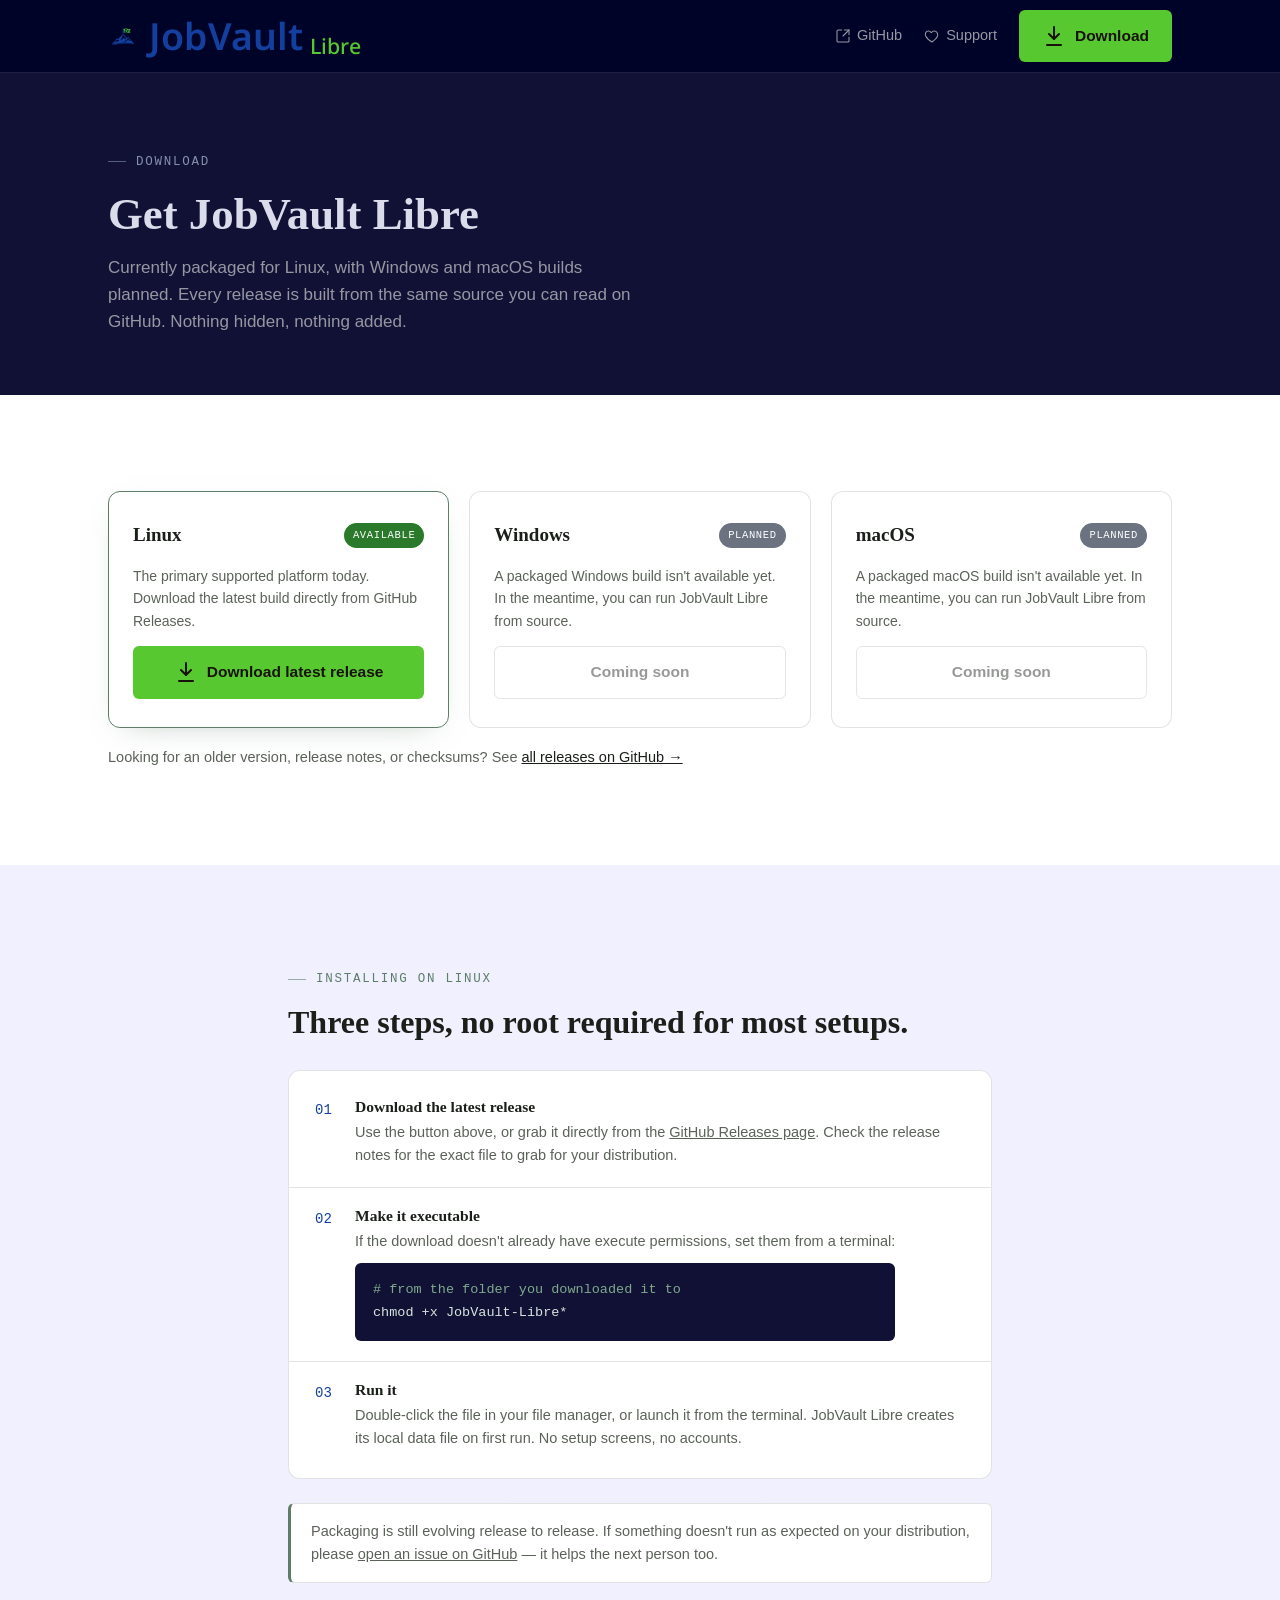
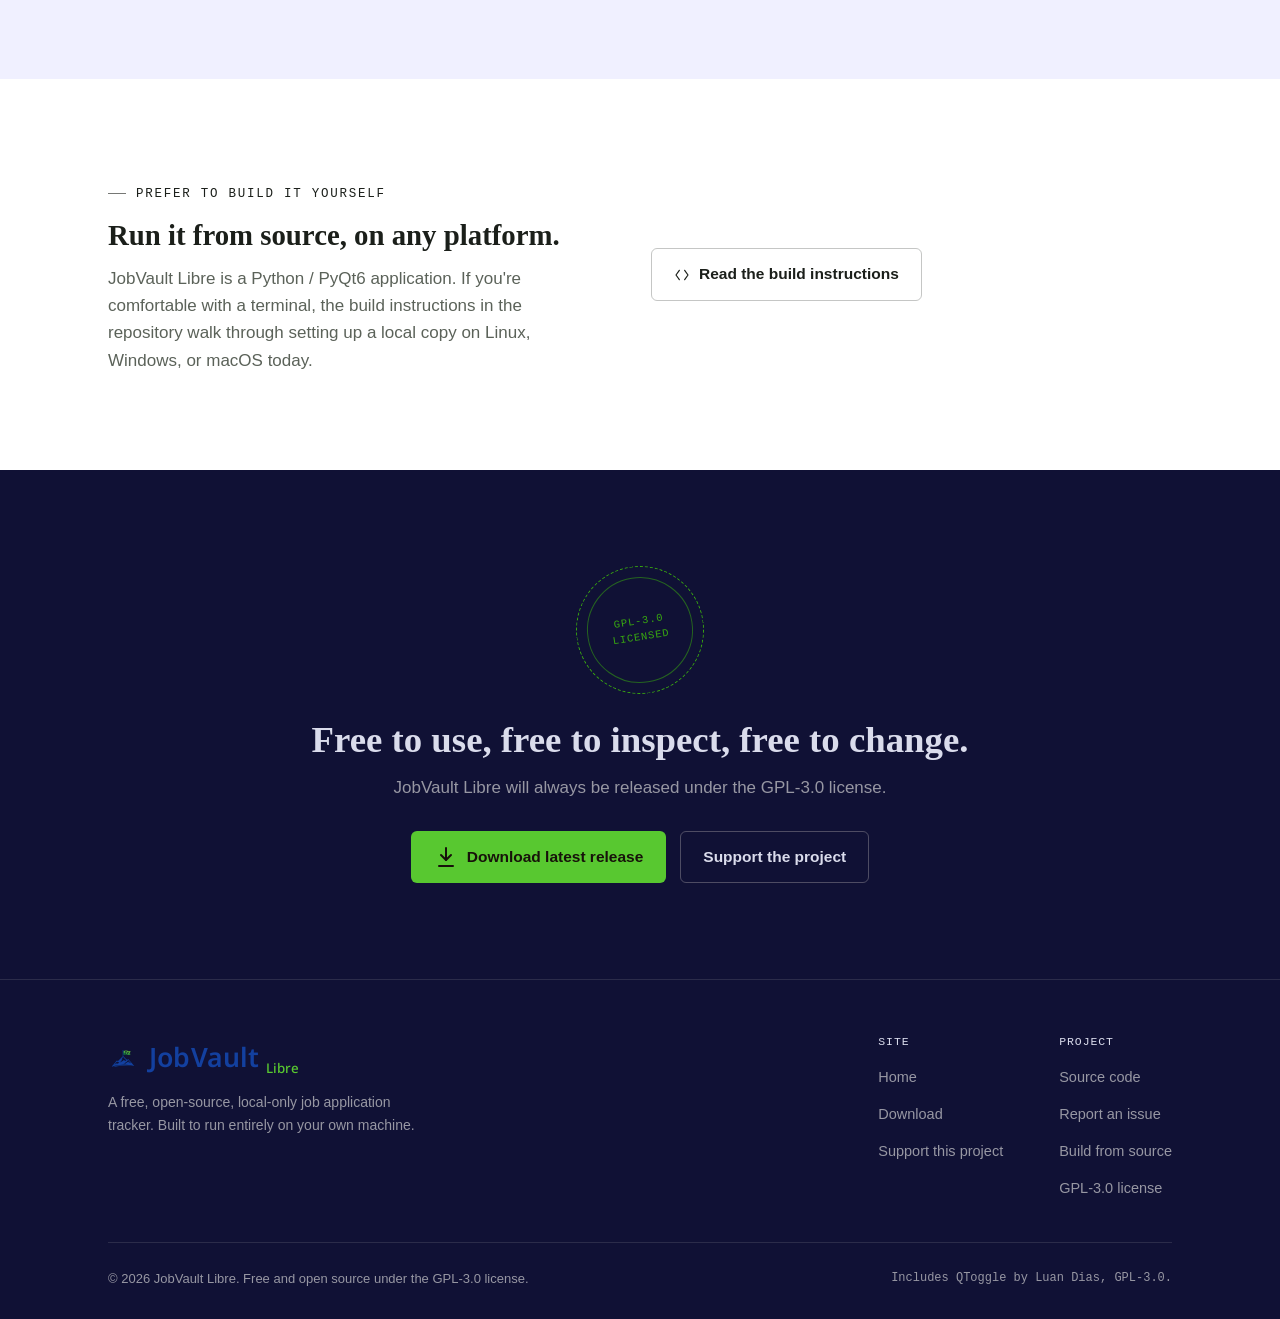
==== commit e2ca5302: "Added an API model and changed download buttons in the website" ====
--- a/docs/download.html
+++ b/docs/download.html
@@ -31,7 +31,7 @@
         <span class="nav-text">Support</span>
       </a>
       <a class="btn btn-primary" href="#platforms">
-        <svg width="16" height="16" viewBox="0 0 24 24" fill="none" stroke="currentColor" stroke-width="2" stroke-linecap="round" stroke-linejoin="round"><path d="M12 3v12"/><path d="M7 10l5 5 5-5"/><path d="M5 21h14"/></svg>
+        <svg width="24" height="24" viewBox="0 0 24 24" fill="none" stroke="currentColor" stroke-width="2" stroke-linecap="round" stroke-linejoin="round"><path d="M12 3v12"/><path d="M7 10l5 5 5-5"/><path d="M5 21h14"/></svg>
         Download
       </a>
     </nav>
@@ -59,7 +59,7 @@
           </div>
           <p class="platform-desc">The primary supported platform today. Download the latest build directly from GitHub Releases.</p>
           <a class="btn btn-primary btn-block" href="https://github.com/mariohevia/JobVault-Libre/releases/latest" target="_blank" rel="noopener">
-            <svg width="16" height="16" viewBox="0 0 24 24" fill="none" stroke="currentColor" stroke-width="2" stroke-linecap="round" stroke-linejoin="round"><path d="M12 3v12"/><path d="M7 10l5 5 5-5"/><path d="M5 21h14"/></svg>
+            <svg width="24" height="24" viewBox="0 0 24 24" fill="none" stroke="currentColor" stroke-width="2" stroke-linecap="round" stroke-linejoin="round"><path d="M12 3v12"/><path d="M7 10l5 5 5-5"/><path d="M5 21h14"/></svg>
             Download latest release
           </a>
         </div>
@@ -149,7 +149,9 @@
       <h2>Free to use, free to inspect, free to change.</h2>
       <p>JobVault Libre will always be released under the GPL-3.0 license.</p>
       <div class="cta-actions">
-        <a class="btn btn-primary" href="https://github.com/mariohevia/JobVault-Libre/releases/latest" target="_blank" rel="noopener">Download latest release</a>
+        <a class="btn btn-primary" href="https://github.com/mariohevia/JobVault-Libre/releases/latest" target="_blank" rel="noopener">
+            <svg width="24" height="24" viewBox="0 0 24 24" fill="none" stroke="currentColor" stroke-width="2" stroke-linecap="round" stroke-linejoin="round"><path d="M12 3v12"/><path d="M7 10l5 5 5-5"/><path d="M5 21h14"/></svg>
+            Download latest release</a>
         <a class="btn btn-outline-dark" href="support.html">Support the project</a>
       </div>
     </div>
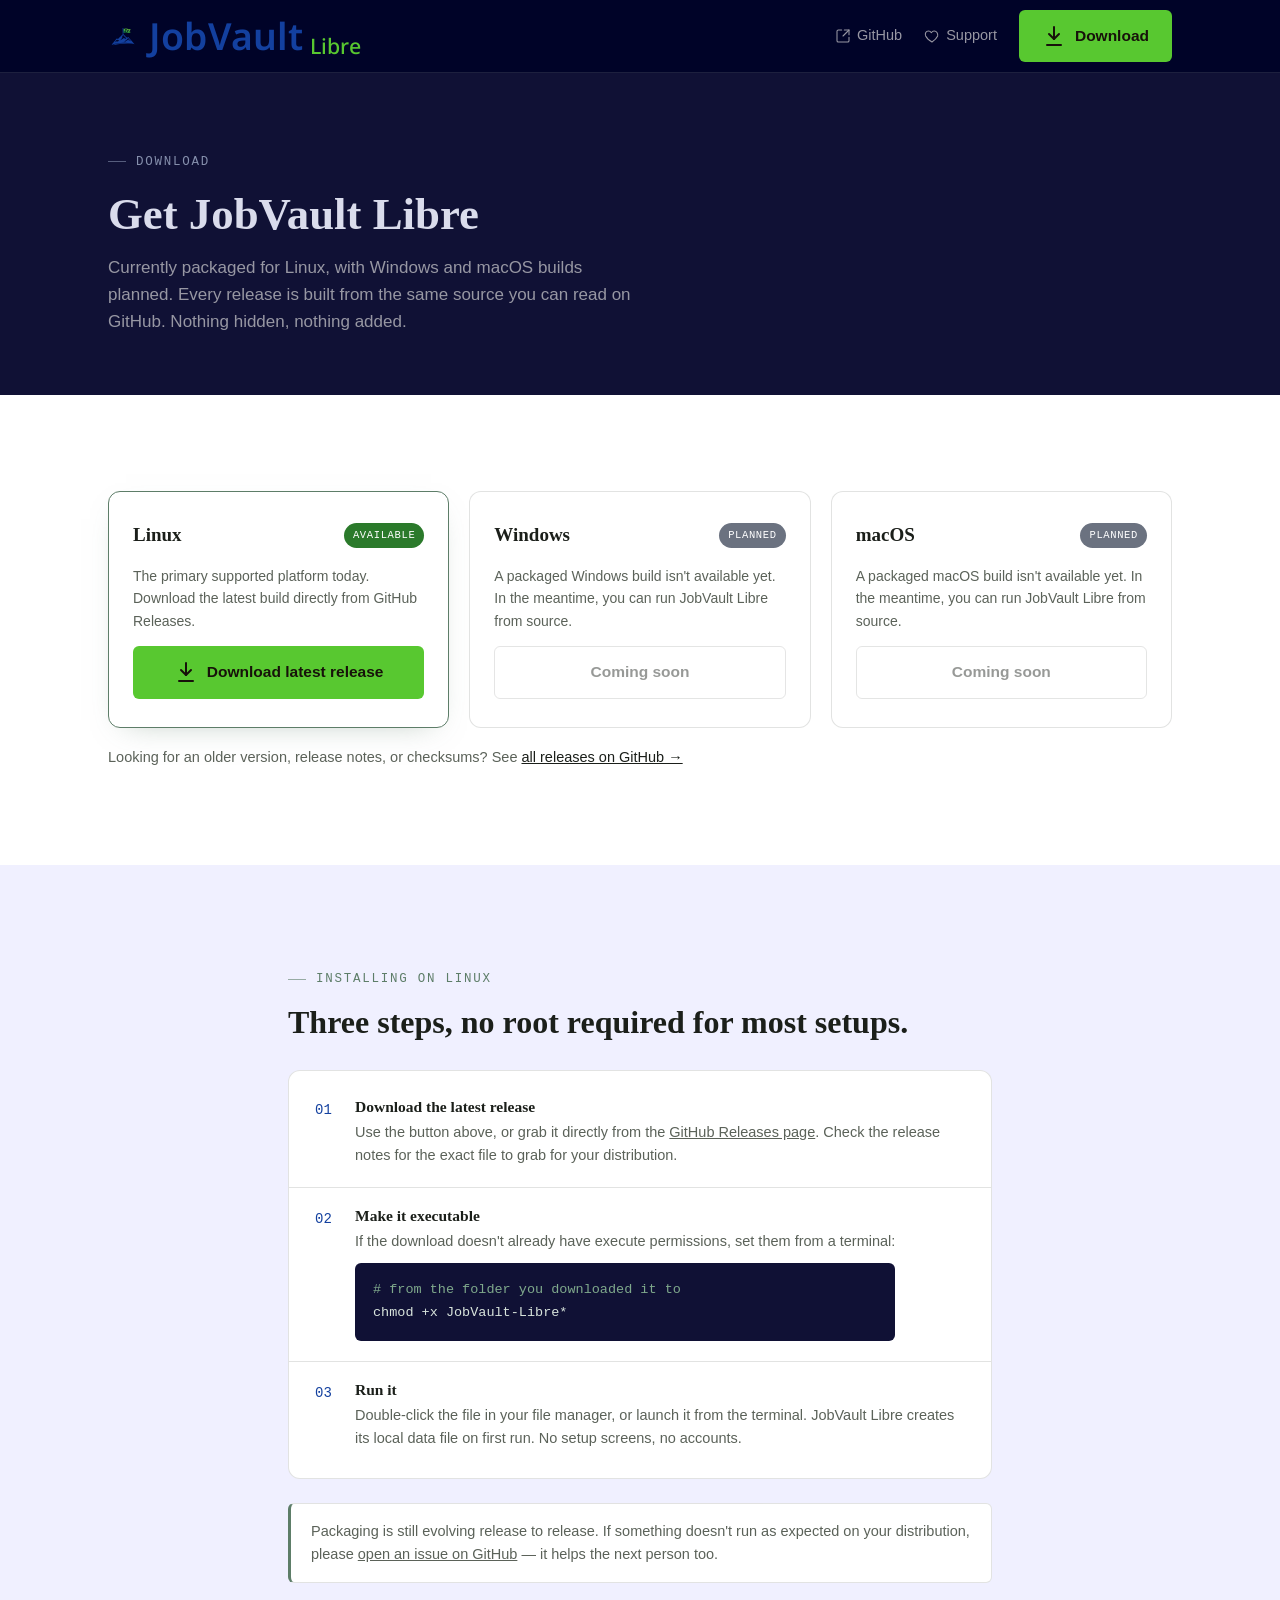
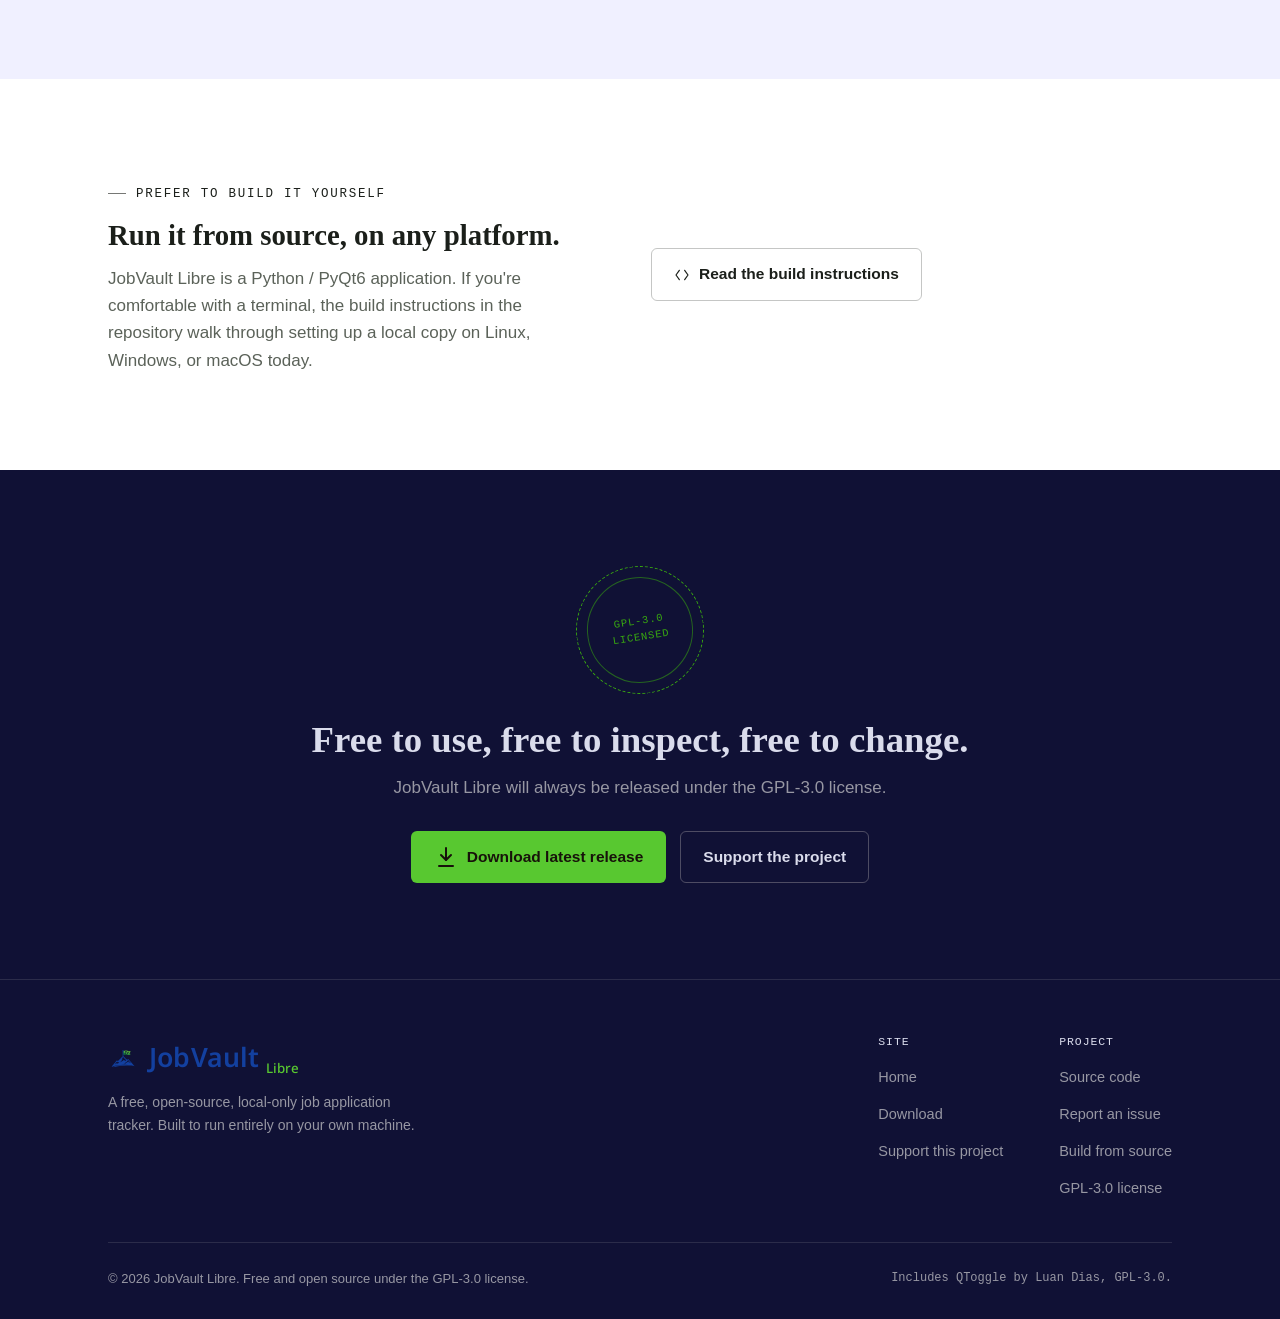
==== commit 862fc6d1: "Updated create desktop to show icon correctly" ====
--- a/docs/download.html
+++ b/docs/download.html
@@ -58,7 +58,7 @@
             <span class="platform-badge badge-ready">Available</span>
           </div>
           <p class="platform-desc">The primary supported platform today. Download the latest build directly from GitHub Releases.</p>
-          <a class="btn btn-primary btn-block" href="https://github.com/mariohevia/JobVault-Libre/releases/latest" target="_blank" rel="noopener">
+          <a class="btn btn-primary btn-block" href="https://github.com/mariohevia/JobVault-Libre/releases/latest/download/JobVault_Libre-x86_64.AppImage" target="_blank" rel="noopener">
             <svg width="24" height="24" viewBox="0 0 24 24" fill="none" stroke="currentColor" stroke-width="2" stroke-linecap="round" stroke-linejoin="round"><path d="M12 3v12"/><path d="M7 10l5 5 5-5"/><path d="M5 21h14"/></svg>
             Download latest release
           </a>
